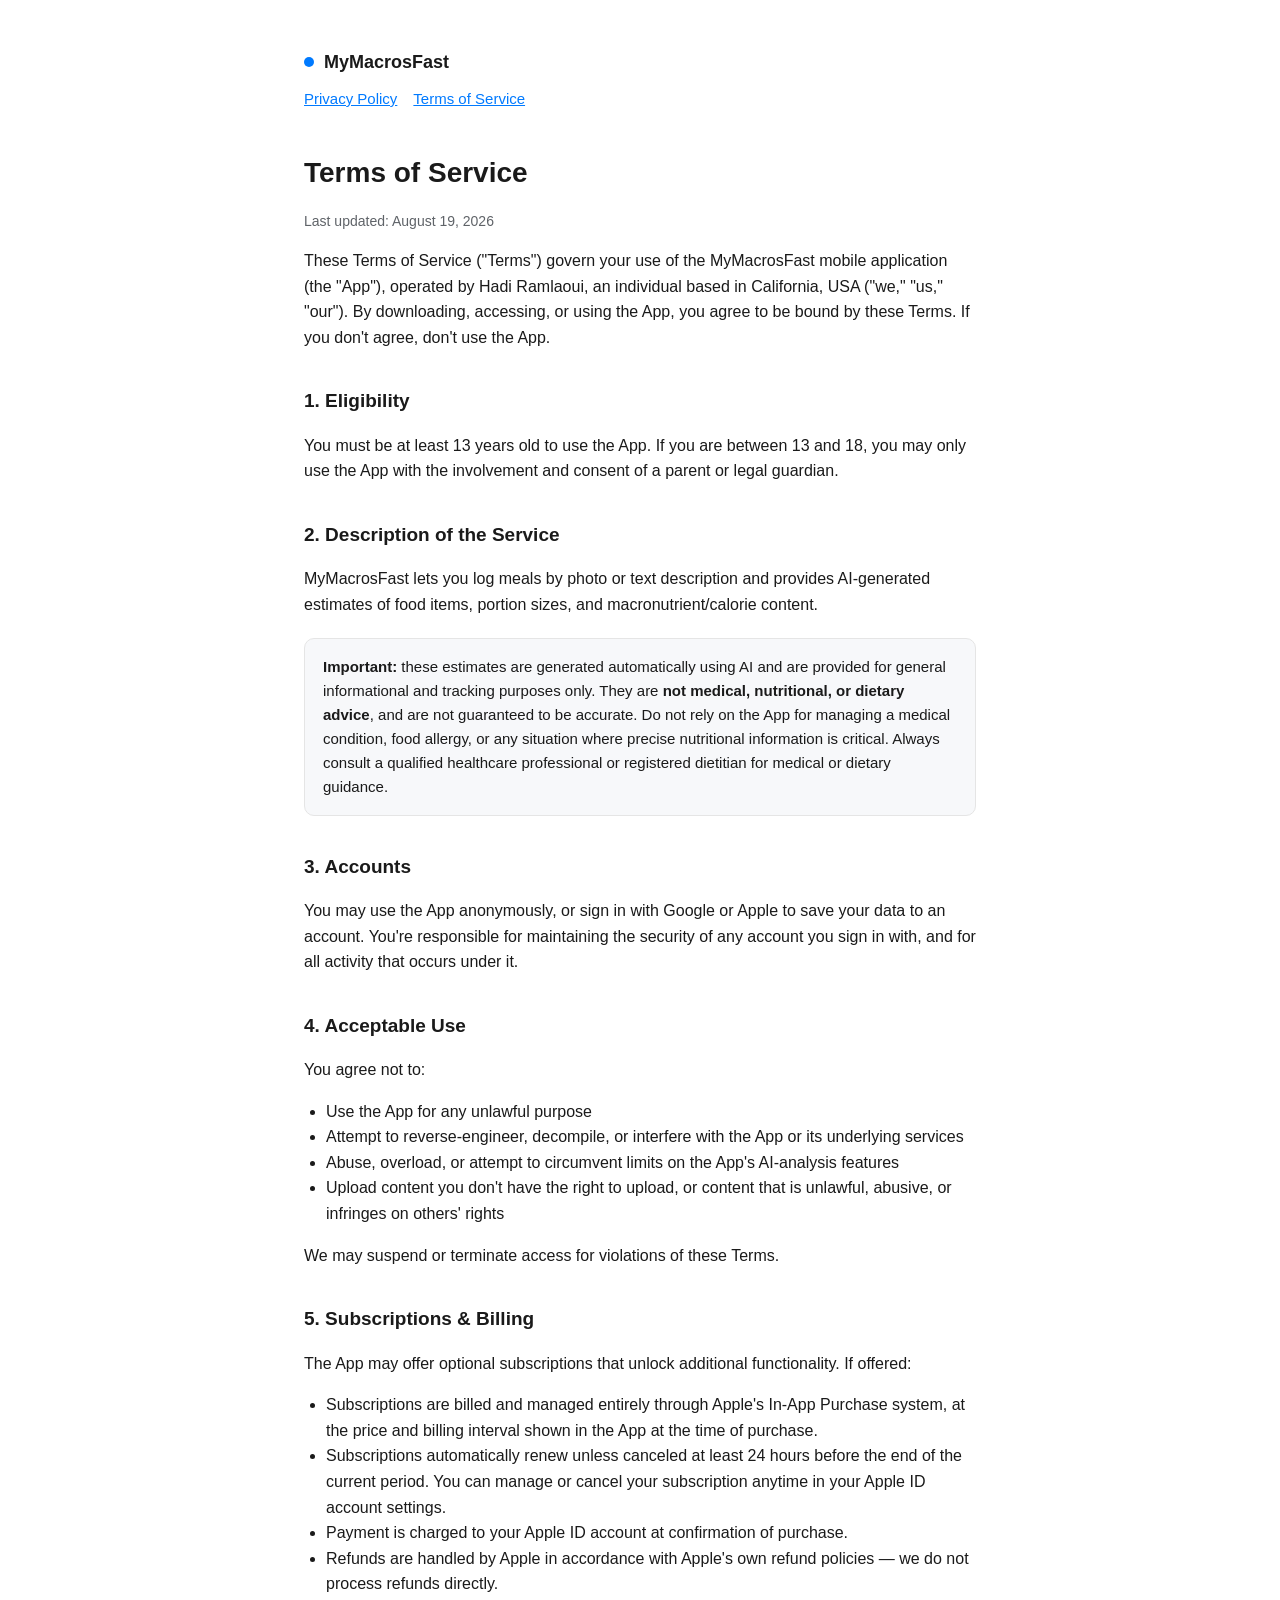
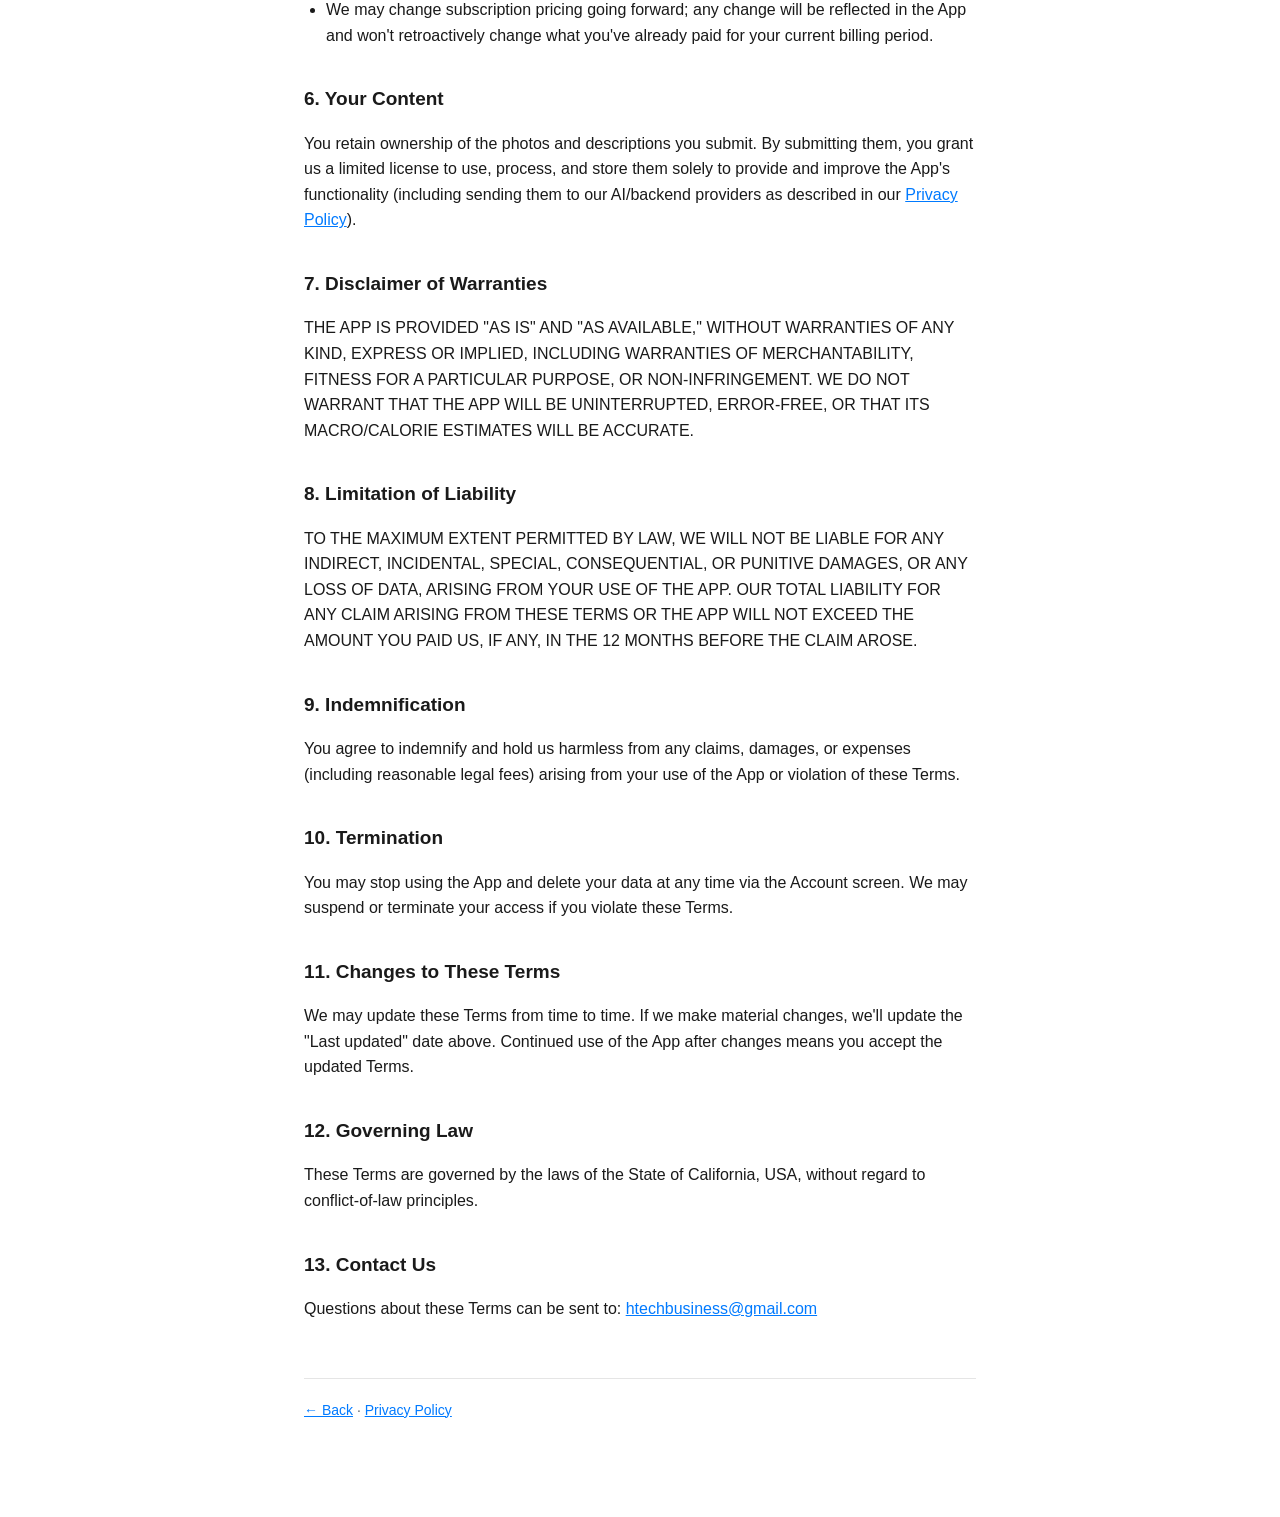
==== terms.html @ f8ecfc3c "Add privacy policy and terms of service for MyMacrosFast Static pages meant to be hosted via GitHub " ====
<!doctype html>
<html lang="en">
<head>
<meta charset="utf-8">
<meta name="viewport" content="width=device-width, initial-scale=1">
<title>Terms of Service — MyMacrosFast</title>
<link rel="stylesheet" href="style.css">
</head>
<body>
<div class="wrap">
  <header class="page">
    <a class="brand" href="index.html">
      <span class="brand-dot" aria-hidden="true"></span>
      MyMacrosFast
    </a>
    <div class="nav-links">
      <a href="privacy.html">Privacy Policy</a>
      <a href="terms.html">Terms of Service</a>
    </div>
  </header>

  <h1>Terms of Service</h1>
  <p class="updated">Last updated: August 19, 2026</p>

  <p>These Terms of Service ("Terms") govern your use of the MyMacrosFast
  mobile application (the "App"), operated by Hadi Ramlaoui, an individual
  based in California, USA ("we," "us," "our"). By downloading, accessing,
  or using the App, you agree to be bound by these Terms. If you don't
  agree, don't use the App.</p>

  <h2>1. Eligibility</h2>
  <p>You must be at least 13 years old to use the App. If you are between 13
  and 18, you may only use the App with the involvement and consent of a
  parent or legal guardian.</p>

  <h2>2. Description of the Service</h2>
  <p>MyMacrosFast lets you log meals by photo or text description and
  provides AI-generated estimates of food items, portion sizes, and
  macronutrient/calorie content.</p>

  <div class="callout">
    <strong>Important:</strong> these estimates are generated automatically
    using AI and are provided for general informational and tracking
    purposes only. They are <strong>not medical, nutritional, or dietary
    advice</strong>, and are not guaranteed to be accurate. Do not rely on
    the App for managing a medical condition, food allergy, or any situation
    where precise nutritional information is critical. Always consult a
    qualified healthcare professional or registered dietitian for medical or
    dietary guidance.
  </div>

  <h2>3. Accounts</h2>
  <p>You may use the App anonymously, or sign in with Google or Apple to
  save your data to an account. You're responsible for maintaining the
  security of any account you sign in with, and for all activity that
  occurs under it.</p>

  <h2>4. Acceptable Use</h2>
  <p>You agree not to:</p>
  <ul>
    <li>Use the App for any unlawful purpose</li>
    <li>Attempt to reverse-engineer, decompile, or interfere with the App or
    its underlying services</li>
    <li>Abuse, overload, or attempt to circumvent limits on the App's
    AI-analysis features</li>
    <li>Upload content you don't have the right to upload, or content that
    is unlawful, abusive, or infringes on others' rights</li>
  </ul>
  <p>We may suspend or terminate access for violations of these Terms.</p>

  <h2>5. Subscriptions &amp; Billing</h2>
  <p>The App may offer optional subscriptions that unlock additional
  functionality. If offered:</p>
  <ul>
    <li>Subscriptions are billed and managed entirely through Apple's
    In-App Purchase system, at the price and billing interval shown in the
    App at the time of purchase.</li>
    <li>Subscriptions automatically renew unless canceled at least 24 hours
    before the end of the current period. You can manage or cancel your
    subscription anytime in your Apple ID account settings.</li>
    <li>Payment is charged to your Apple ID account at confirmation of
    purchase.</li>
    <li>Refunds are handled by Apple in accordance with Apple's own refund
    policies — we do not process refunds directly.</li>
    <li>We may change subscription pricing going forward; any change will be
    reflected in the App and won't retroactively change what you've already
    paid for your current billing period.</li>
  </ul>

  <h2>6. Your Content</h2>
  <p>You retain ownership of the photos and descriptions you submit. By
  submitting them, you grant us a limited license to use, process, and store
  them solely to provide and improve the App's functionality (including
  sending them to our AI/backend providers as described in our
  <a href="privacy.html">Privacy Policy</a>).</p>

  <h2>7. Disclaimer of Warranties</h2>
  <p class="legal">THE APP IS PROVIDED "AS IS" AND "AS AVAILABLE," WITHOUT
  WARRANTIES OF ANY KIND, EXPRESS OR IMPLIED, INCLUDING WARRANTIES OF
  MERCHANTABILITY, FITNESS FOR A PARTICULAR PURPOSE, OR NON-INFRINGEMENT. WE
  DO NOT WARRANT THAT THE APP WILL BE UNINTERRUPTED, ERROR-FREE, OR THAT ITS
  MACRO/CALORIE ESTIMATES WILL BE ACCURATE.</p>

  <h2>8. Limitation of Liability</h2>
  <p class="legal">TO THE MAXIMUM EXTENT PERMITTED BY LAW, WE WILL NOT BE
  LIABLE FOR ANY INDIRECT, INCIDENTAL, SPECIAL, CONSEQUENTIAL, OR PUNITIVE
  DAMAGES, OR ANY LOSS OF DATA, ARISING FROM YOUR USE OF THE APP. OUR TOTAL
  LIABILITY FOR ANY CLAIM ARISING FROM THESE TERMS OR THE APP WILL NOT
  EXCEED THE AMOUNT YOU PAID US, IF ANY, IN THE 12 MONTHS BEFORE THE CLAIM
  AROSE.</p>

  <h2>9. Indemnification</h2>
  <p>You agree to indemnify and hold us harmless from any claims, damages,
  or expenses (including reasonable legal fees) arising from your use of the
  App or violation of these Terms.</p>

  <h2>10. Termination</h2>
  <p>You may stop using the App and delete your data at any time via the
  Account screen. We may suspend or terminate your access if you violate
  these Terms.</p>

  <h2>11. Changes to These Terms</h2>
  <p>We may update these Terms from time to time. If we make material
  changes, we'll update the "Last updated" date above. Continued use of the
  App after changes means you accept the updated Terms.</p>

  <h2>12. Governing Law</h2>
  <p>These Terms are governed by the laws of the State of California, USA,
  without regard to conflict-of-law principles.</p>

  <h2>13. Contact Us</h2>
  <p>Questions about these Terms can be sent to:
  <a href="mailto:htechbusiness@gmail.com">htechbusiness@gmail.com</a></p>

  <footer>
    <a href="index.html">← Back</a> · <a href="privacy.html">Privacy Policy</a>
  </footer>
</div>
</body>
</html>
---- style.css ----
:root {
  color-scheme: light dark;
  --bg: #ffffff;
  --text: #1a1a1a;
  --muted: #5f6368;
  --accent: #007aff;
  --border: #e5e5e5;
  --card: #f7f8fa;
}

@media (prefers-color-scheme: dark) {
  :root {
    --bg: #14161a;
    --text: #eaeaea;
    --muted: #9aa0a6;
    --accent: #4da3ff;
    --border: #2a2d33;
    --card: #1c1f24;
  }
}

* {
  box-sizing: border-box;
}

body {
  margin: 0;
  background: var(--bg);
  color: var(--text);
  font-family: -apple-system, BlinkMacSystemFont, "Segoe UI", Roboto, Helvetica, Arial, sans-serif;
  line-height: 1.6;
}

.wrap {
  max-width: 720px;
  margin: 0 auto;
  padding: 48px 24px 96px;
}

header.page {
  margin-bottom: 40px;
}

.brand {
  display: inline-flex;
  align-items: center;
  gap: 10px;
  text-decoration: none;
  color: var(--text);
  font-weight: 700;
  font-size: 18px;
}

.brand-dot {
  width: 10px;
  height: 10px;
  border-radius: 50%;
  background: var(--accent);
}

h1 {
  font-size: 28px;
  margin: 24px 0 4px;
}

h2 {
  font-size: 19px;
  margin: 36px 0 8px;
}

.updated {
  color: var(--muted);
  font-size: 14px;
  margin-bottom: 8px;
}

p, li {
  font-size: 16px;
}

ul {
  padding-left: 22px;
}

.callout {
  background: var(--card);
  border: 1px solid var(--border);
  border-radius: 10px;
  padding: 16px 18px;
  margin: 20px 0;
  font-size: 15px;
}

.legal {
  text-transform: none;
  letter-spacing: 0;
}

a {
  color: var(--accent);
}

.nav-links {
  display: flex;
  gap: 16px;
  margin-top: 10px;
  font-size: 15px;
}

.card-links {
  display: grid;
  gap: 14px;
  margin-top: 28px;
}

.card-link {
  display: block;
  border: 1px solid var(--border);
  border-radius: 12px;
  padding: 18px 20px;
  text-decoration: none;
  color: var(--text);
  background: var(--card);
}

.card-link strong {
  display: block;
  font-size: 17px;
  margin-bottom: 4px;
}

.card-link span {
  color: var(--muted);
  font-size: 14px;
}

footer {
  margin-top: 56px;
  padding-top: 20px;
  border-top: 1px solid var(--border);
  color: var(--muted);
  font-size: 14px;
}
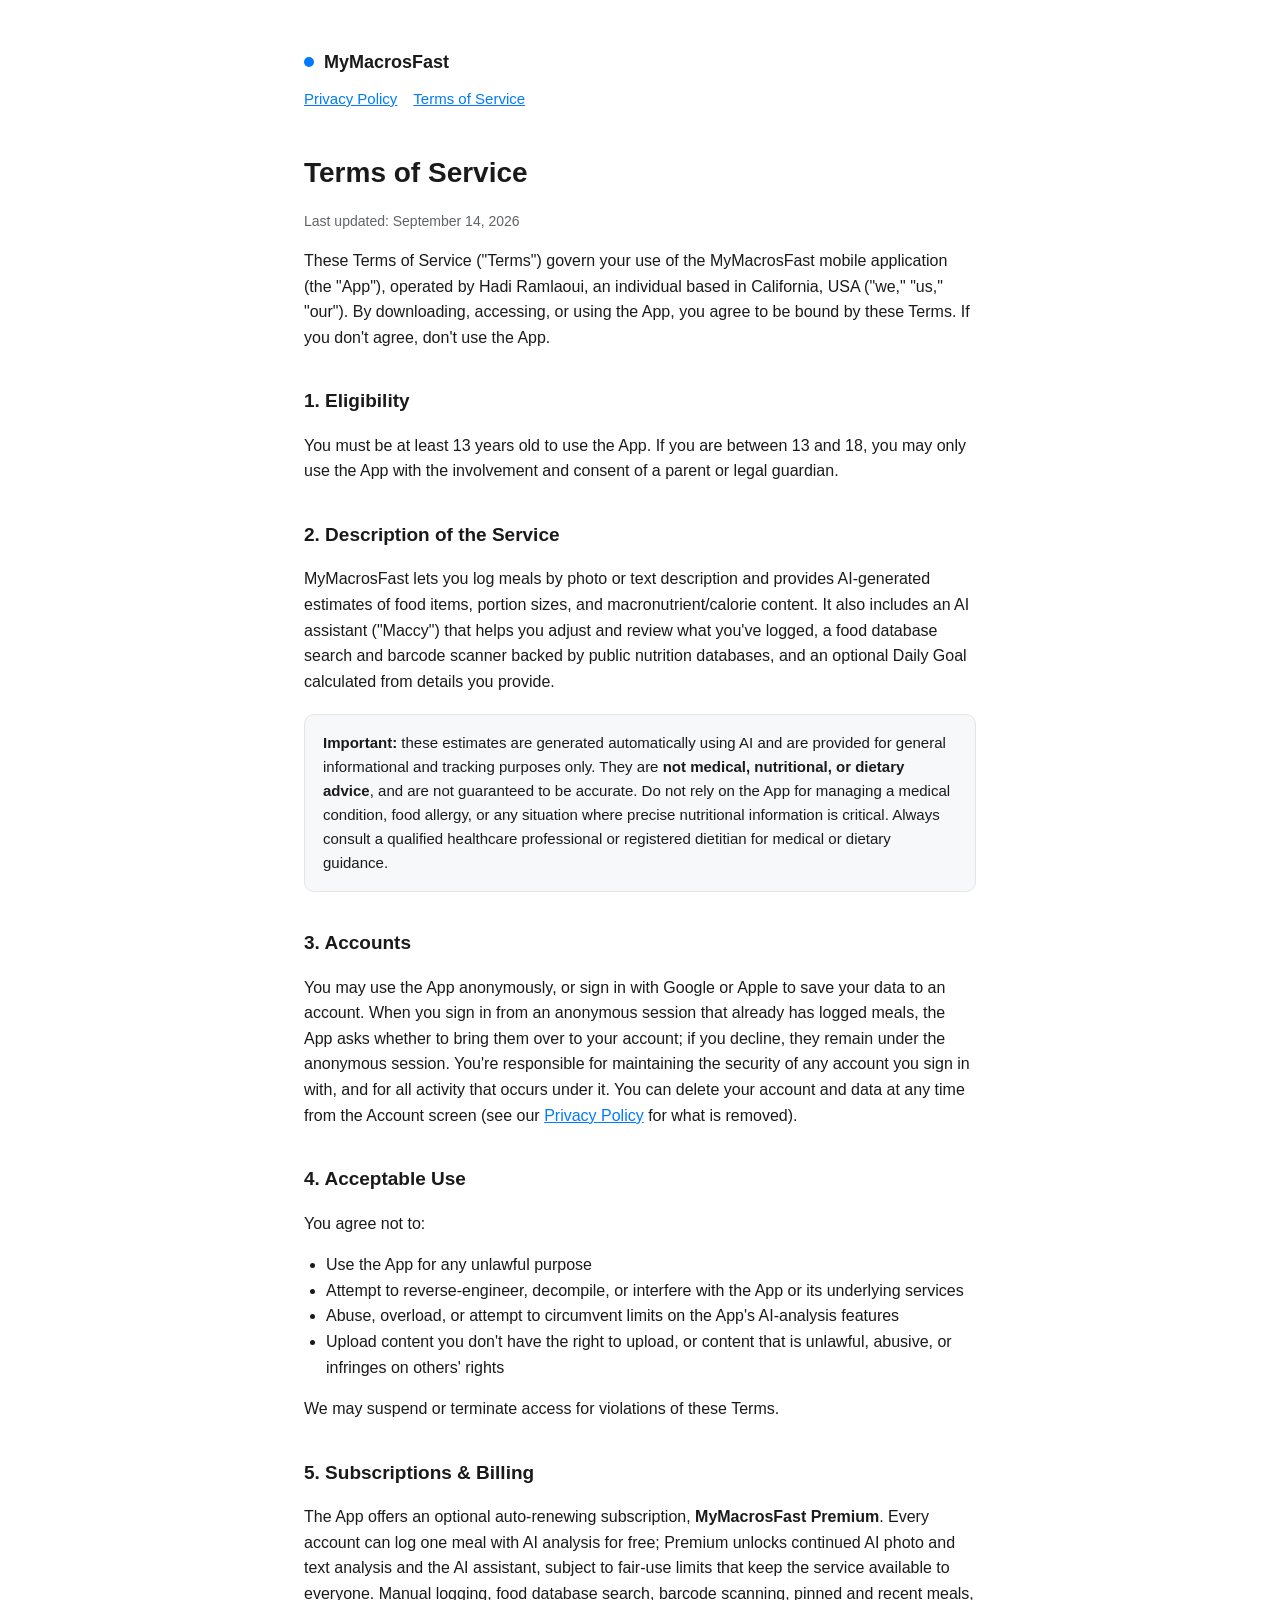
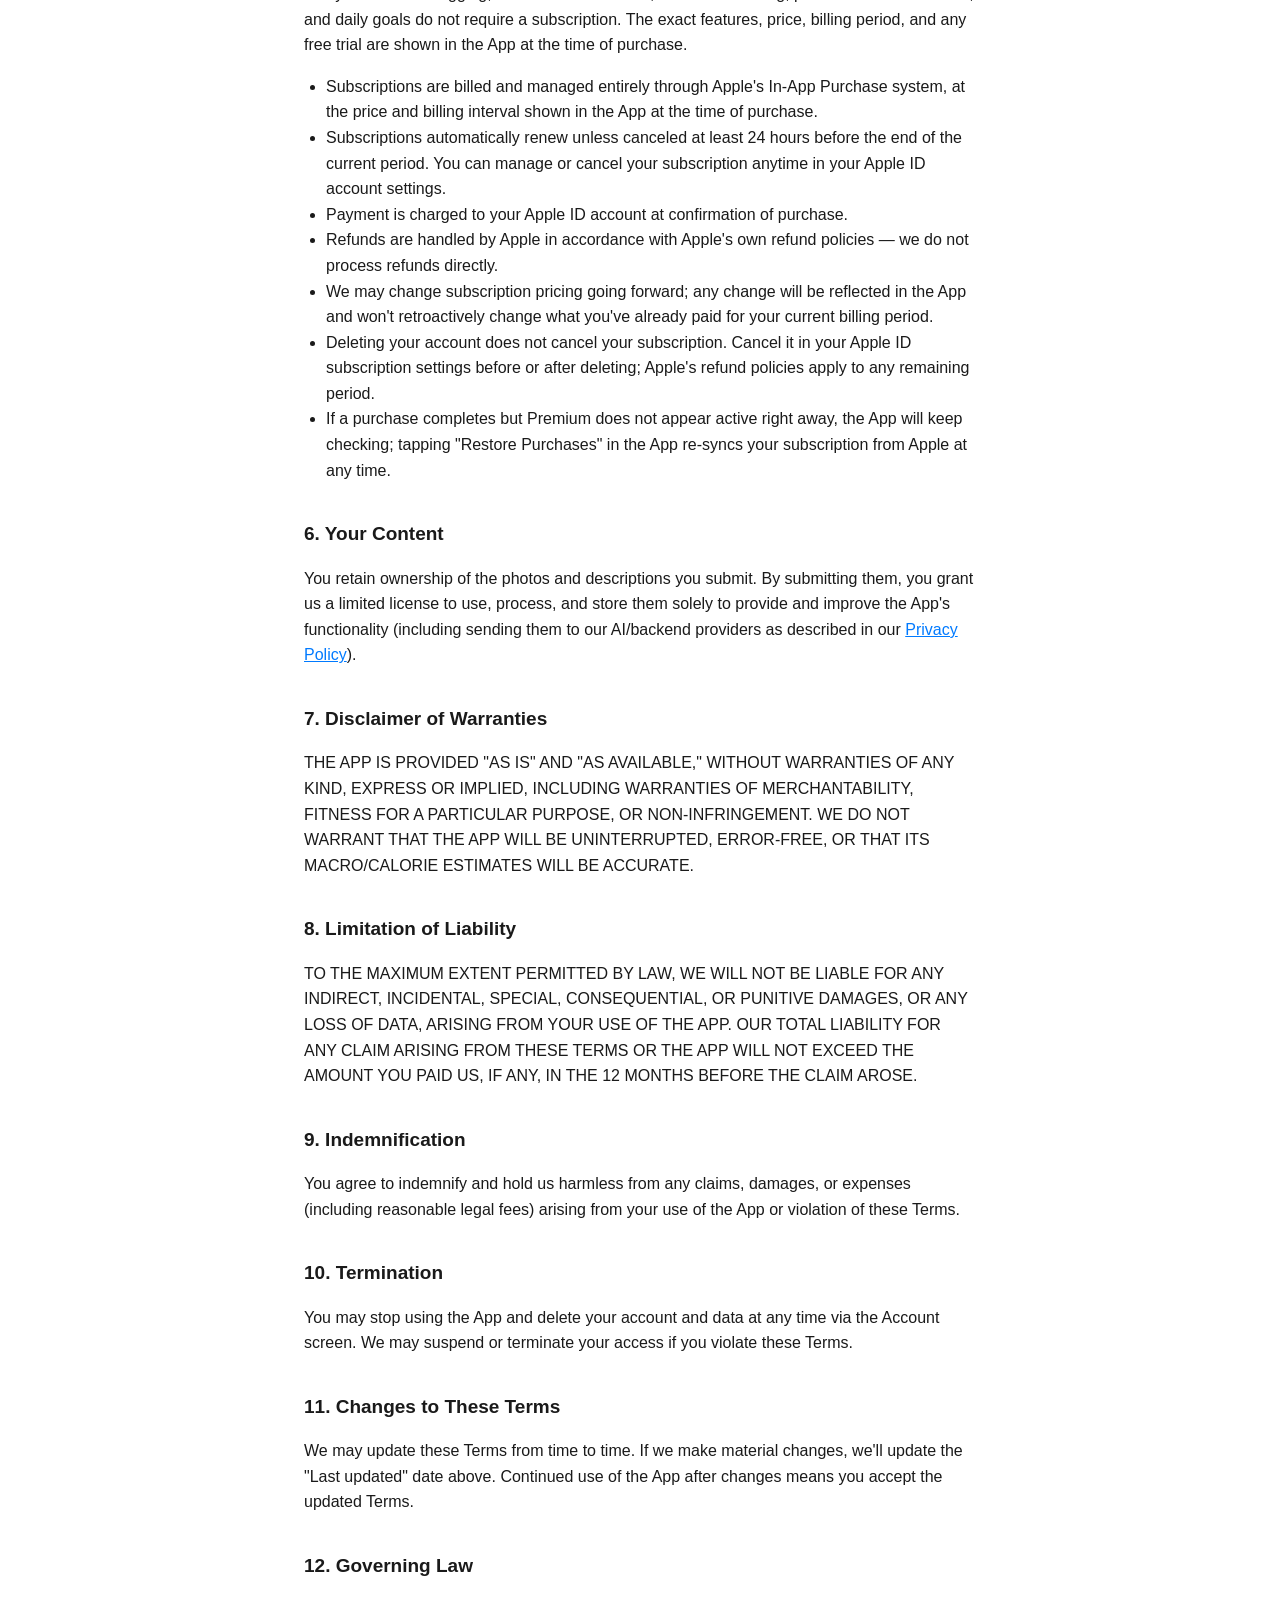
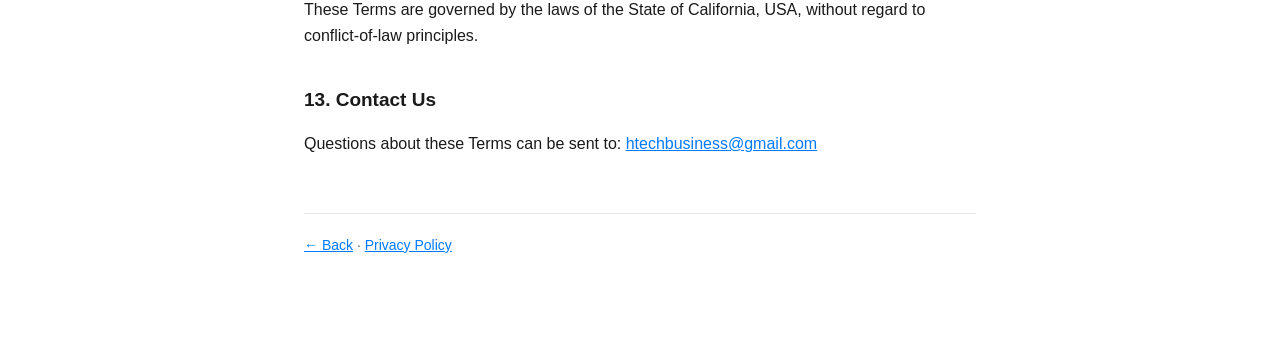
==== commit 4ebd1115: "Revise privacy policy and terms for the 2026-09 release Privacy: body/goal details, the stored Sign " ====
--- a/terms.html
+++ b/terms.html
@@ -20,7 +20,7 @@
   </header>
 
   <h1>Terms of Service</h1>
-  <p class="updated">Last updated: August 19, 2026</p>
+  <p class="updated">Last updated: September 14, 2026</p>
 
   <p>These Terms of Service ("Terms") govern your use of the MyMacrosFast
   mobile application (the "App"), operated by Hadi Ramlaoui, an individual
@@ -36,7 +36,10 @@
   <h2>2. Description of the Service</h2>
   <p>MyMacrosFast lets you log meals by photo or text description and
   provides AI-generated estimates of food items, portion sizes, and
-  macronutrient/calorie content.</p>
+  macronutrient/calorie content. It also includes an AI assistant
+  ("Maccy") that helps you adjust and review what you've logged, a food
+  database search and barcode scanner backed by public nutrition databases,
+  and an optional Daily Goal calculated from details you provide.</p>
 
   <div class="callout">
     <strong>Important:</strong> these estimates are generated automatically
@@ -51,9 +54,13 @@
 
   <h2>3. Accounts</h2>
   <p>You may use the App anonymously, or sign in with Google or Apple to
-  save your data to an account. You're responsible for maintaining the
-  security of any account you sign in with, and for all activity that
-  occurs under it.</p>
+  save your data to an account. When you sign in from an anonymous session
+  that already has logged meals, the App asks whether to bring them over to
+  your account; if you decline, they remain under the anonymous session.
+  You're responsible for maintaining the security of any account you sign in
+  with, and for all activity that occurs under it. You can delete your
+  account and data at any time from the Account screen (see our
+  <a href="privacy.html">Privacy Policy</a> for what is removed).</p>
 
   <h2>4. Acceptable Use</h2>
   <p>You agree not to:</p>
@@ -69,8 +76,14 @@
   <p>We may suspend or terminate access for violations of these Terms.</p>
 
   <h2>5. Subscriptions &amp; Billing</h2>
-  <p>The App may offer optional subscriptions that unlock additional
-  functionality. If offered:</p>
+  <p>The App offers an optional auto-renewing subscription,
+  <strong>MyMacrosFast Premium</strong>. Every account can log one meal with
+  AI analysis for free; Premium unlocks continued AI photo and text analysis
+  and the AI assistant, subject to fair-use limits that keep the service
+  available to everyone. Manual logging, food database search, barcode
+  scanning, pinned and recent meals, and daily goals do not require a
+  subscription. The exact features, price, billing period, and any free
+  trial are shown in the App at the time of purchase.</p>
   <ul>
     <li>Subscriptions are billed and managed entirely through Apple's
     In-App Purchase system, at the price and billing interval shown in the
@@ -85,6 +98,12 @@
     <li>We may change subscription pricing going forward; any change will be
     reflected in the App and won't retroactively change what you've already
     paid for your current billing period.</li>
+    <li>Deleting your account does not cancel your subscription. Cancel it
+    in your Apple ID subscription settings before or after deleting; Apple's
+    refund policies apply to any remaining period.</li>
+    <li>If a purchase completes but Premium does not appear active right
+    away, the App will keep checking; tapping "Restore Purchases" in the
+    App re-syncs your subscription from Apple at any time.</li>
   </ul>
 
   <h2>6. Your Content</h2>
@@ -115,9 +134,9 @@
   App or violation of these Terms.</p>
 
   <h2>10. Termination</h2>
-  <p>You may stop using the App and delete your data at any time via the
-  Account screen. We may suspend or terminate your access if you violate
-  these Terms.</p>
+  <p>You may stop using the App and delete your account and data at any
+  time via the Account screen. We may suspend or terminate your access if
+  you violate these Terms.</p>
 
   <h2>11. Changes to These Terms</h2>
   <p>We may update these Terms from time to time. If we make material
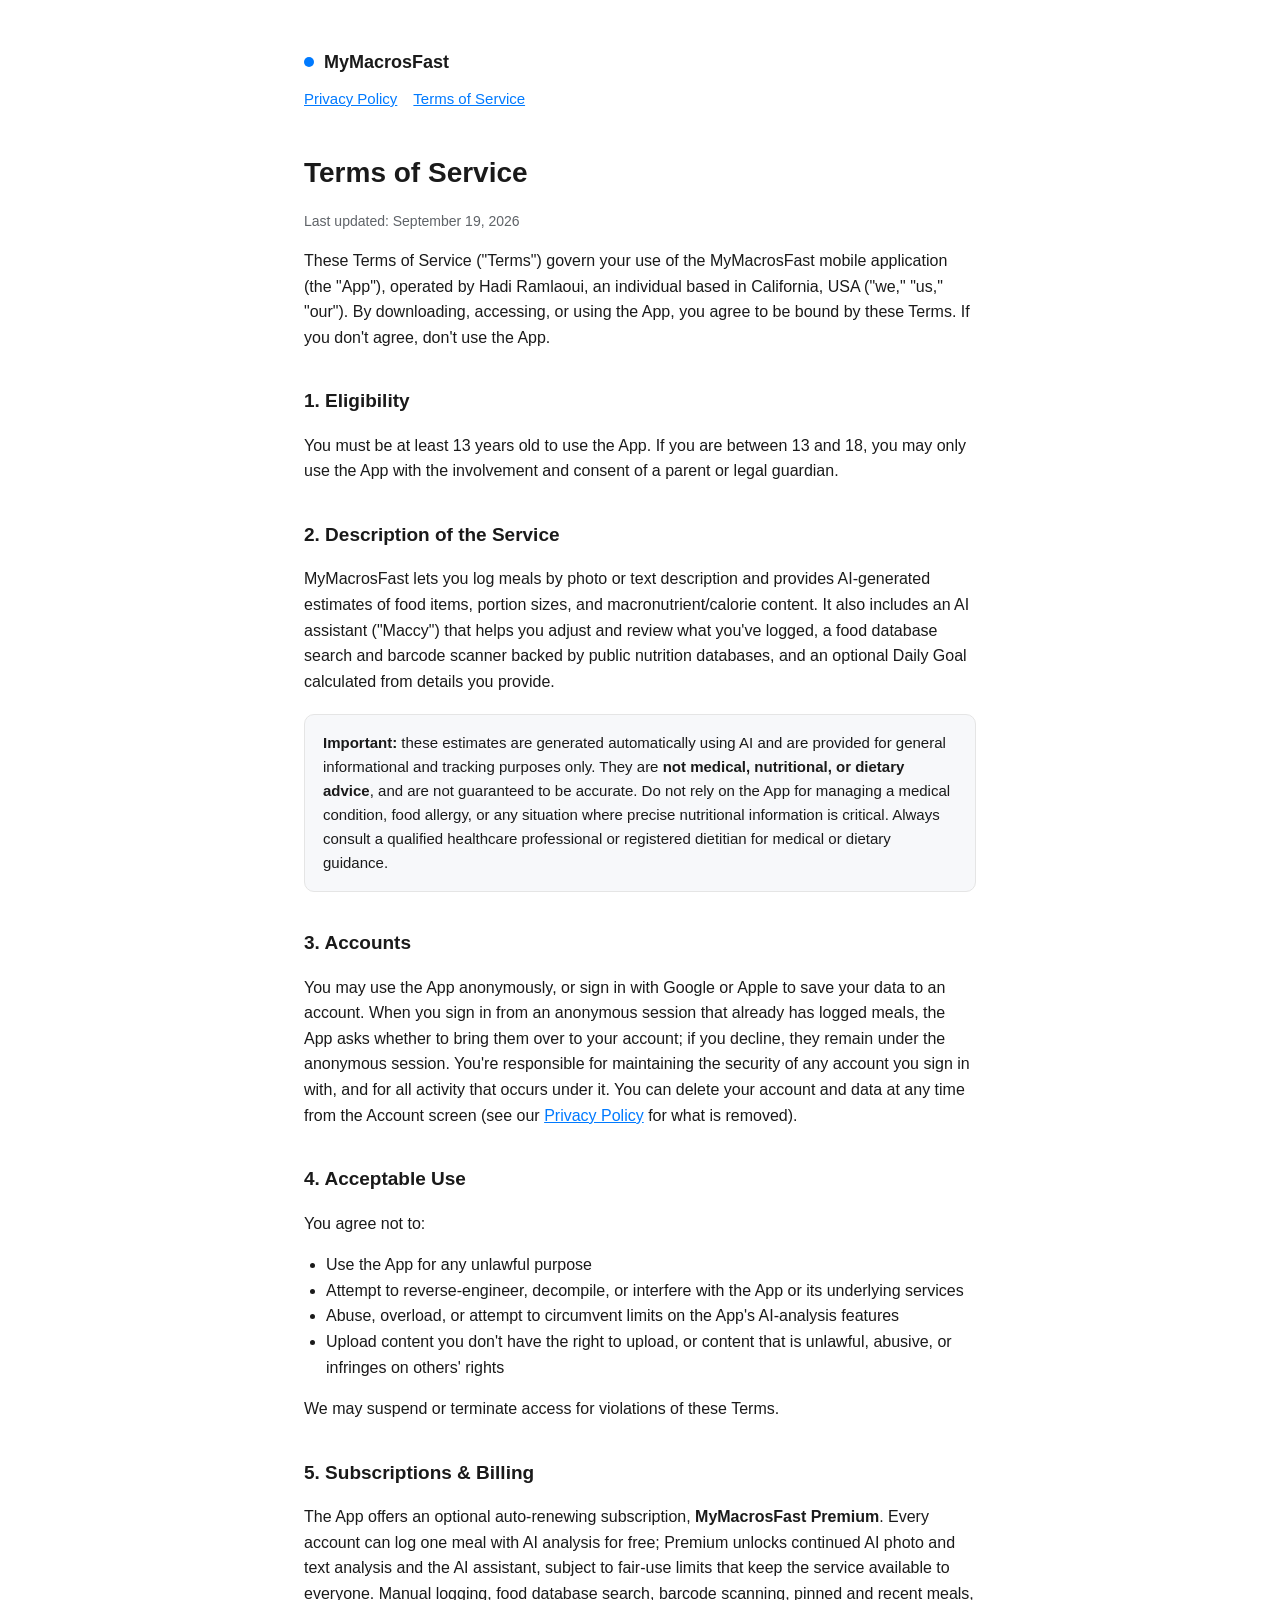
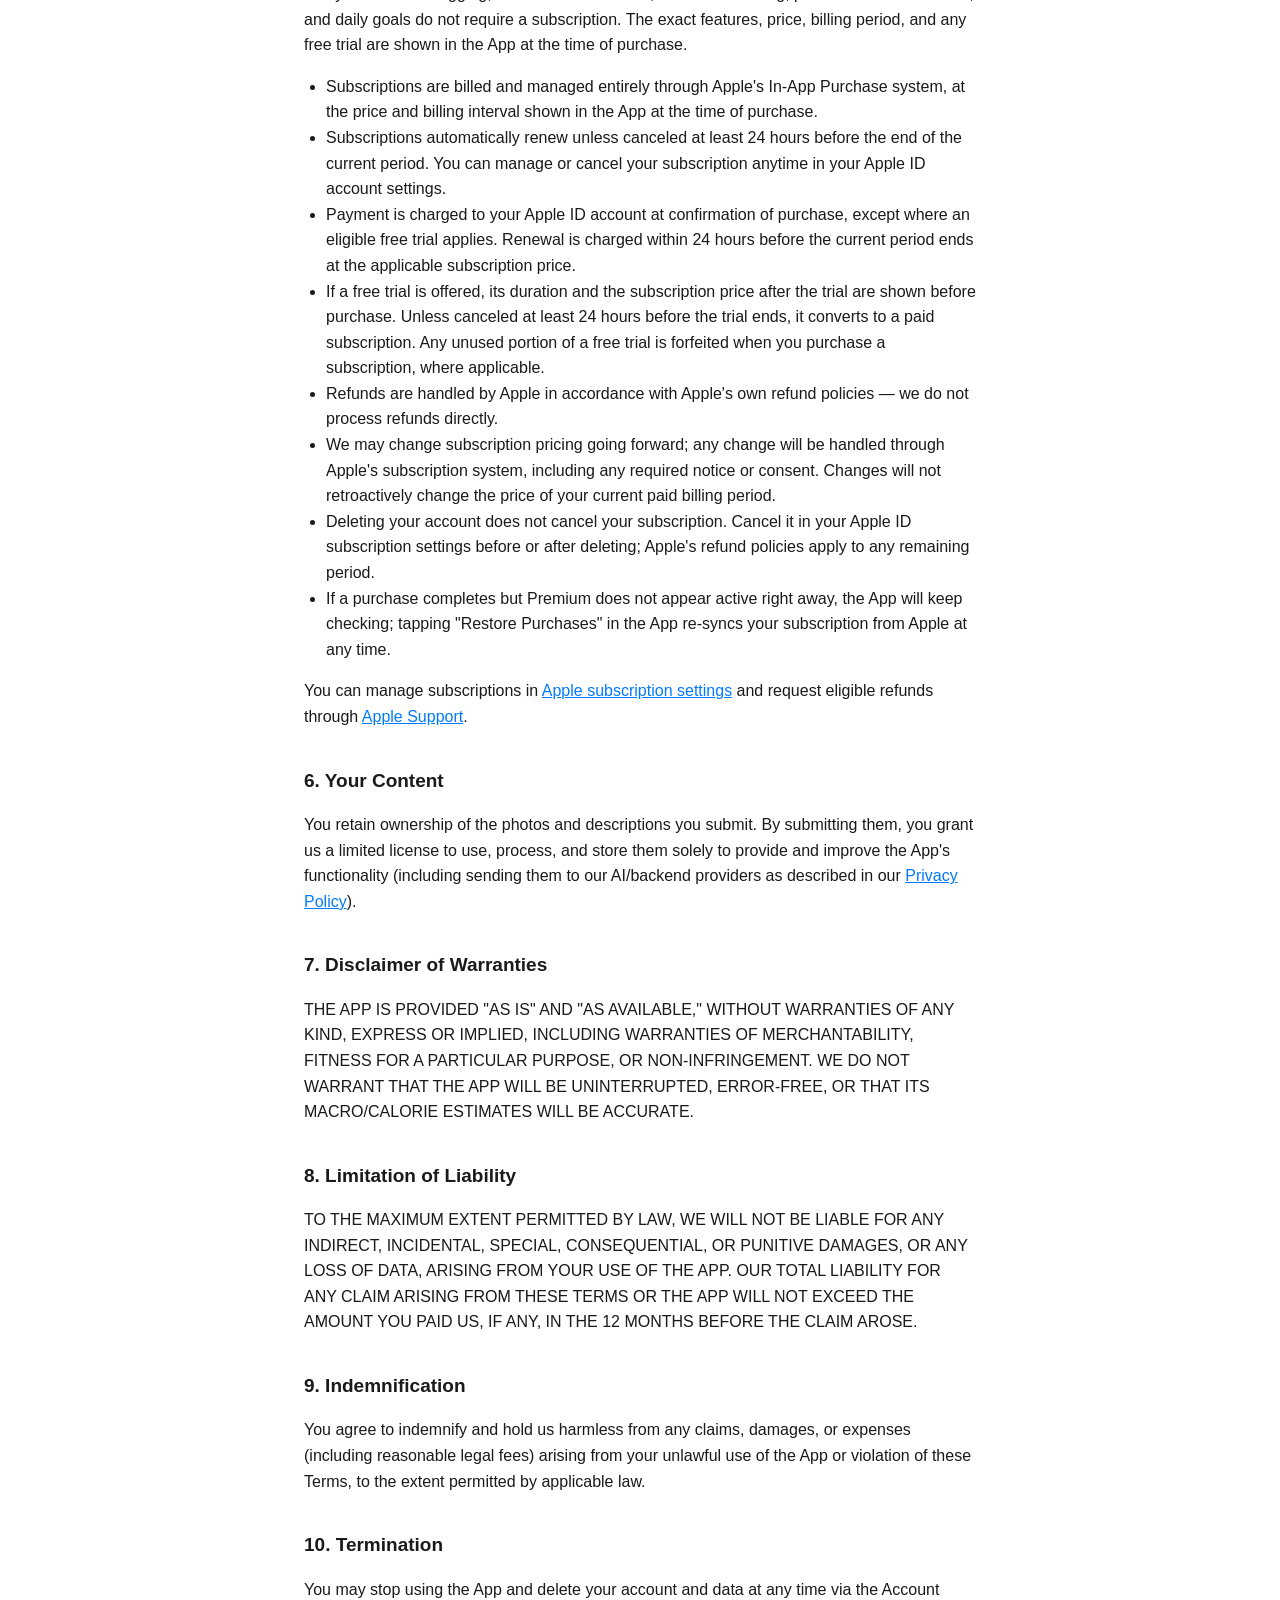
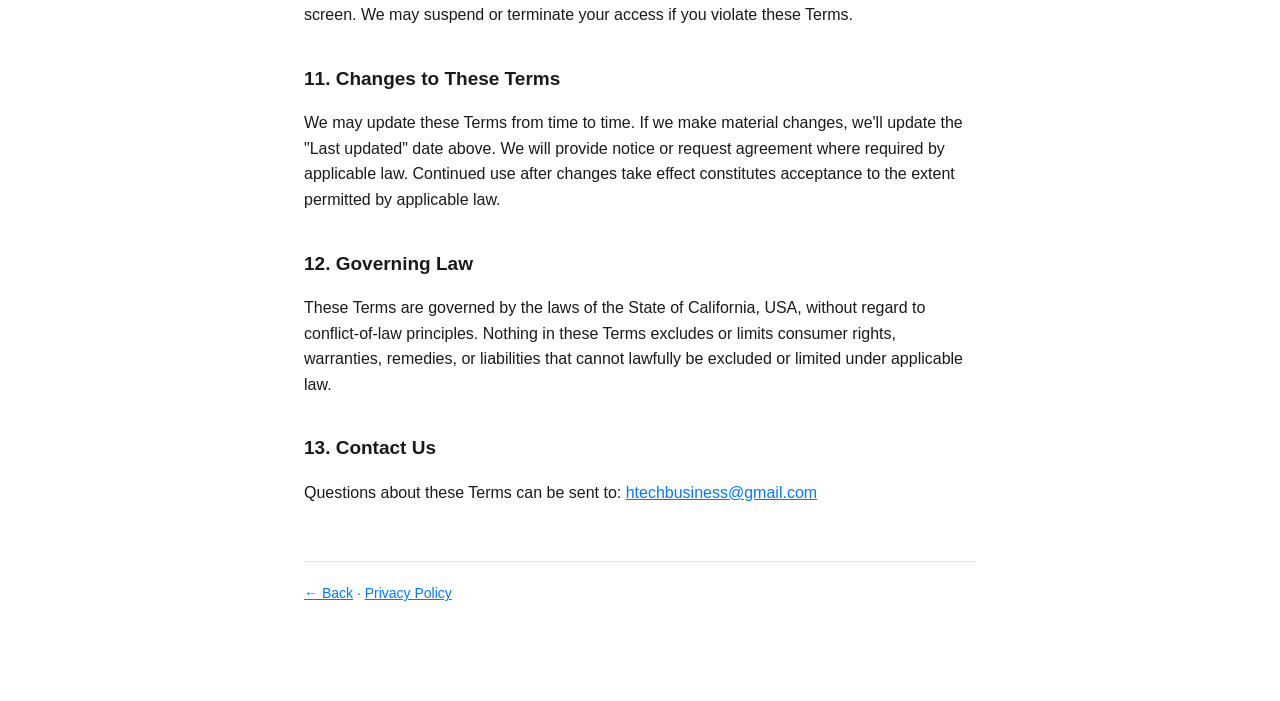
==== commit 09116753: "Clarify terms.html disclosures for submission" ====
--- a/terms.html
+++ b/terms.html
@@ -20,7 +20,7 @@
   </header>
 
   <h1>Terms of Service</h1>
-  <p class="updated">Last updated: September 14, 2026</p>
+  <p class="updated">Last updated: September 19, 2026</p>
 
   <p>These Terms of Service ("Terms") govern your use of the MyMacrosFast
   mobile application (the "App"), operated by Hadi Ramlaoui, an individual
@@ -92,12 +92,20 @@
     before the end of the current period. You can manage or cancel your
     subscription anytime in your Apple ID account settings.</li>
     <li>Payment is charged to your Apple ID account at confirmation of
-    purchase.</li>
+    purchase, except where an eligible free trial applies. Renewal is
+    charged within 24 hours before the current period ends at the applicable
+    subscription price.</li>
+    <li>If a free trial is offered, its duration and the subscription price
+    after the trial are shown before purchase. Unless canceled at least
+    24 hours before the trial ends, it converts to a paid subscription.
+    Any unused portion of a free trial is forfeited when you purchase a
+    subscription, where applicable.</li>
     <li>Refunds are handled by Apple in accordance with Apple's own refund
     policies — we do not process refunds directly.</li>
     <li>We may change subscription pricing going forward; any change will be
-    reflected in the App and won't retroactively change what you've already
-    paid for your current billing period.</li>
+    handled through Apple's subscription system, including any required
+    notice or consent. Changes will not retroactively change the price of
+    your current paid billing period.</li>
     <li>Deleting your account does not cancel your subscription. Cancel it
     in your Apple ID subscription settings before or after deleting; Apple's
     refund policies apply to any remaining period.</li>
@@ -105,6 +113,11 @@
     away, the App will keep checking; tapping "Restore Purchases" in the
     App re-syncs your subscription from Apple at any time.</li>
   </ul>
+
+  <p>You can manage subscriptions in
+  <a href="https://apps.apple.com/account/subscriptions">Apple subscription settings</a>
+  and request eligible refunds through
+  <a href="https://reportaproblem.apple.com/">Apple Support</a>.</p>
 
   <h2>6. Your Content</h2>
   <p>You retain ownership of the photos and descriptions you submit. By
@@ -130,8 +143,9 @@
 
   <h2>9. Indemnification</h2>
   <p>You agree to indemnify and hold us harmless from any claims, damages,
-  or expenses (including reasonable legal fees) arising from your use of the
-  App or violation of these Terms.</p>
+  or expenses (including reasonable legal fees) arising from your unlawful
+  use of the App or violation of these Terms, to the extent permitted by
+  applicable law.</p>
 
   <h2>10. Termination</h2>
   <p>You may stop using the App and delete your account and data at any
@@ -140,12 +154,15 @@
 
   <h2>11. Changes to These Terms</h2>
   <p>We may update these Terms from time to time. If we make material
-  changes, we'll update the "Last updated" date above. Continued use of the
-  App after changes means you accept the updated Terms.</p>
+  changes, we'll update the "Last updated" date above. We will provide notice or request agreement where required by
+  applicable law. Continued use after changes take effect constitutes
+  acceptance to the extent permitted by applicable law.</p>
 
   <h2>12. Governing Law</h2>
   <p>These Terms are governed by the laws of the State of California, USA,
-  without regard to conflict-of-law principles.</p>
+  without regard to conflict-of-law principles. Nothing in these Terms
+  excludes or limits consumer rights, warranties, remedies, or liabilities
+  that cannot lawfully be excluded or limited under applicable law.</p>
 
   <h2>13. Contact Us</h2>
   <p>Questions about these Terms can be sent to:
